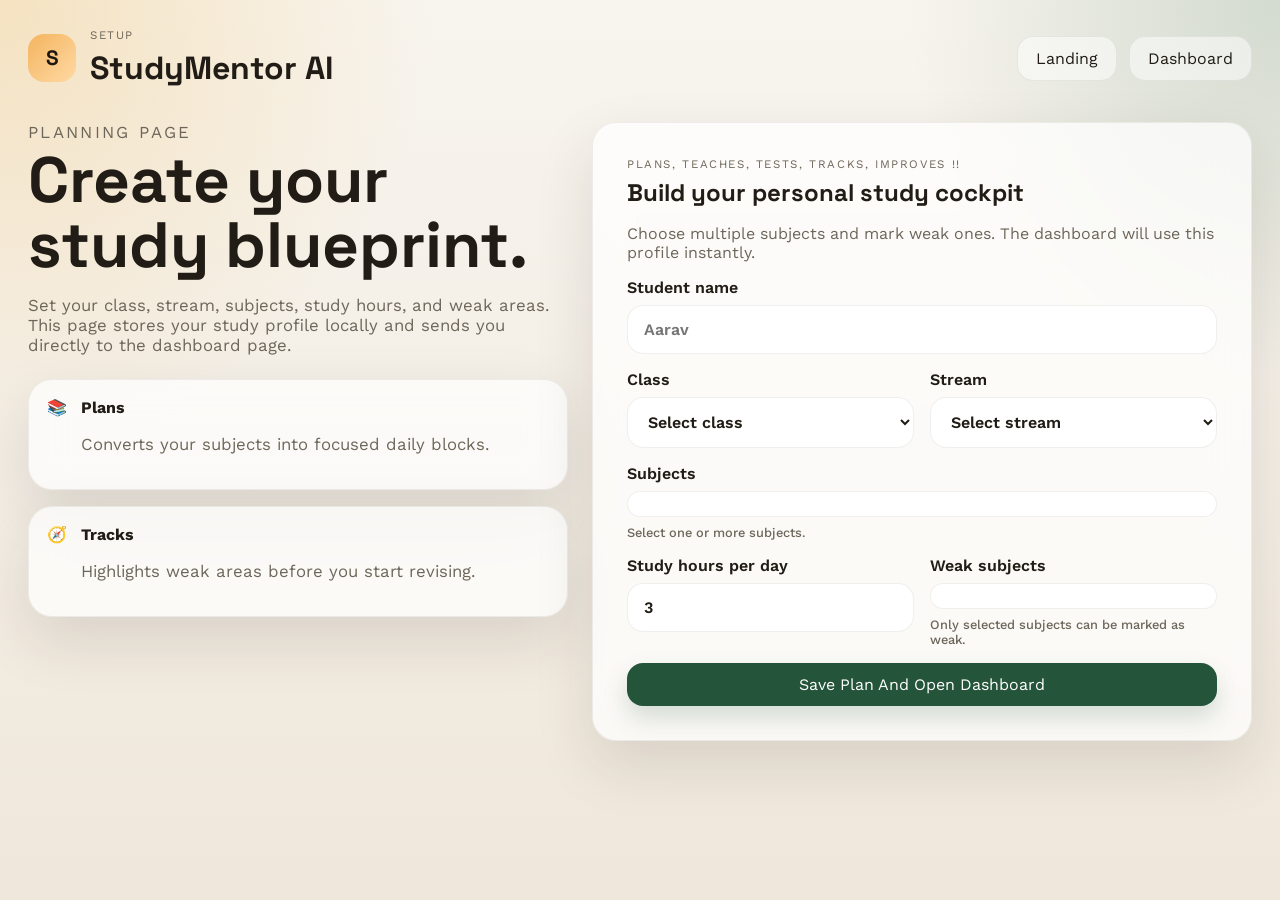
==== dashboard.html @ ae967698 "feat: Initial commit - StudyMentor AI with Groq API integration - FastAPI backend with JWT auth, stu" ====
<!DOCTYPE html>
<html lang="en">
<head>
  <meta charset="UTF-8">
  <meta name="viewport" content="width=device-width, initial-scale=1.0">
  <meta name="api-base-url" content="https://studymentor-api.onrender.com/api">
  <title>StudyMentor AI | Dashboard</title>
  <link rel="preconnect" href="https://fonts.googleapis.com">
  <link rel="preconnect" href="https://fonts.gstatic.com" crossorigin>
  <link href="https://fonts.googleapis.com/css2?family=Space+Grotesk:wght@400;500;700&family=Work+Sans:wght@400;500;600;700&display=swap" rel="stylesheet">
  <link rel="stylesheet" href="style.css">
</head>
<body data-page="dashboard">
  <div class="app-shell">
    <aside class="sidebar">
      <div class="brand">
        <div class="brand-mark">S</div>
        <div>
          <p class="eyebrow">Dashboard Page</p>
          <h1>StudyMentor AI</h1>
        </div>
      </div>
      <nav class="nav">
        <button class="nav-link active" data-section="dashboard"><span>Home</span><span>Dashboard</span></button>
        <button class="nav-link" data-section="study"><span>Learn</span><span>Study</span></button>
        <button class="nav-link" data-section="progress"><span>Track</span><span>Progress</span></button>
      </nav>
      <div class="sidebar-footer">
        <a class="ghost-link" href="planning.html">Edit plan</a>
        <button id="themeToggle" class="ghost-button" type="button">Dark mode</button>
        <button id="resetApp" class="text-button" type="button">Reset demo</button>
      </div>
    </aside>

    <main class="main-content">
      <header class="topbar">
        <div>
          <p class="eyebrow">Dashboard Page</p>
          <h2 id="welcomeTitle">Welcome back</h2>
        </div>
        <div class="topbar-actions">
          <div class="streak-pill"><span>Fire</span><strong id="streakCount">0</strong><span>day streak</span></div>
          <button id="startStudyBtn" class="primary-button" type="button">Start study</button>
        </div>
      </header>

      <section id="dashboardSection" class="app-section active">
        <div class="hero-card glass-card">
          <div>
            <p class="eyebrow">Plans, Teaches, Tests, Tracks, Improves !!</p>
            <h3>Your AI-generated plan is ready</h3>
            <p id="heroPlanText"></p>
          </div>
          <div class="hero-stats">
            <div class="metric-card"><span>Focus blocks</span><strong id="focusBlocksCount">0</strong></div>
            <div class="metric-card"><span>Weak subject focus</span><strong id="weakFocusCount">0</strong></div>
            <div class="metric-card"><span>Planned time</span><strong id="plannedMinutes">0 min</strong></div>
          </div>
        </div>

        <div class="content-grid">
          <article class="glass-card">
            <div class="section-header">
              <div>
                <p class="eyebrow">Mock AI Planner</p>
                <h3>Daily study plan</h3>
              </div>
              <button id="regeneratePlan" class="ghost-button" type="button">Regenerate</button>
            </div>
            <div id="planList" class="plan-list"></div>
          </article>

          <article class="glass-card">
            <div class="section-header">
              <div>
                <p class="eyebrow">Momentum</p>
                <h3>Subject progress</h3>
              </div>
            </div>
            <div id="dashboardProgress" class="subject-progress-list"></div>
          </article>
        </div>
      </section>

      <section id="studySection" class="app-section">
        <div class="content-grid study-layout">
          <article class="glass-card">
            <div class="section-header">
              <div>
                <p class="eyebrow">Teaching + Testing</p>
                <h3>Recommended topics</h3>
              </div>
            </div>
            <div id="topicList" class="topic-list"></div>
          </article>

          <article class="glass-card topic-panel">
            <div id="topicDetails"></div>
            <div id="quizContainer" class="quiz-container hidden"></div>
          </article>
        </div>
      </section>

      <section id="progressSection" class="app-section">
        <div class="content-grid">
          <article class="glass-card">
            <div class="section-header">
              <div>
                <p class="eyebrow">Tracking</p>
                <h3>Progress overview</h3>
              </div>
            </div>
            <div id="progressOverview" class="progress-overview"></div>
          </article>

          <article class="glass-card">
            <div class="section-header">
              <div>
                <p class="eyebrow">Improvement Flags</p>
                <h3>Weak subject alerts</h3>
              </div>
            </div>
            <div id="weakSubjectHighlights" class="weak-highlights"></div>
          </article>
        </div>
      </section>
    </main>
  </div>

  <div id="notification" class="notification hidden" aria-live="polite"></div>
  <script src="script.js"></script>
</body>
</html>
---- style.css ----
:root {
  --bg: #f4f1ea;
  --bg-accent: radial-gradient(circle at top left, rgba(239, 191, 106, 0.35), transparent 28%),
    radial-gradient(circle at right top, rgba(42, 98, 61, 0.18), transparent 24%),
    linear-gradient(180deg, #f8f5ef 0%, #efe7db 100%);
  --surface: rgba(255, 255, 255, 0.72);
  --surface-strong: rgba(255, 255, 255, 0.9);
  --surface-border: rgba(57, 53, 45, 0.08);
  --text: #211d16;
  --muted: #6d665a;
  --primary: #24543a;
  --primary-soft: #d7e8dd;
  --accent: #f4b45f;
  --danger: #d66a4d;
  --shadow: 0 24px 60px rgba(44, 37, 24, 0.12);
  --radius: 24px;
}

body.dark {
  --bg: #16181c;
  --bg-accent: radial-gradient(circle at top left, rgba(244, 180, 95, 0.14), transparent 28%),
    radial-gradient(circle at right top, rgba(76, 135, 102, 0.16), transparent 26%),
    linear-gradient(180deg, #181b20 0%, #111317 100%);
  --surface: rgba(29, 33, 39, 0.82);
  --surface-strong: rgba(24, 27, 33, 0.94);
  --surface-border: rgba(255, 255, 255, 0.08);
  --text: #f3efe7;
  --muted: #a7a094;
  --primary: #8ad0a6;
  --primary-soft: rgba(138, 208, 166, 0.14);
  --accent: #f4b45f;
  --danger: #ff8b6b;
  --shadow: 0 24px 60px rgba(0, 0, 0, 0.3);
}

* { box-sizing: border-box; }
html { scroll-behavior: smooth; }

body {
  margin: 0;
  min-height: 100vh;
  font-family: "Work Sans", sans-serif;
  color: var(--text);
  background: var(--bg-accent);
}

body[data-page="landing"] {
  overflow-x: hidden;
}

a,
button,
input,
select {
  font: inherit;
}

a { color: inherit; }
button { cursor: pointer; }

.hidden { display: none !important; }

.glass-card {
  background: var(--surface);
  border: 1px solid var(--surface-border);
  box-shadow: var(--shadow);
  border-radius: var(--radius);
  backdrop-filter: blur(18px);
}

.eyebrow {
  margin: 0 0 6px;
  text-transform: uppercase;
  letter-spacing: 0.14em;
  font-size: 0.72rem;
  color: var(--muted);
}

.brand-mark {
  width: 48px;
  height: 48px;
  border-radius: 16px;
  display: grid;
  place-items: center;
  background: linear-gradient(135deg, var(--accent), #ffd9a4);
  color: #1d170f;
  font-family: "Space Grotesk", sans-serif;
  font-weight: 700;
  font-size: 1.3rem;
  flex-shrink: 0;
}

.landing-brand,
.brand {
  display: flex;
  align-items: center;
  gap: 14px;
  text-decoration: none;
}

.landing-brand h1,
.brand h1,
.topbar h2,
.panel-header h2,
.hero-card h3,
.section-header h3,
.topic-title,
.quiz-title,
.hero-copy h2,
.preview-heading h2,
.feature-card h3,
.planning-intro h2 {
  margin: 0;
  font-family: "Space Grotesk", sans-serif;
}

.cta-link,
.ghost-link,
.ghost-button,
.text-button,
.primary-button,
.secondary-button,
.nav-link,
.option-button,
.topic-card {
  transition: transform 0.2s ease, background 0.2s ease, color 0.2s ease, box-shadow 0.2s ease;
}

.cta-link,
.ghost-link {
  display: inline-flex;
  align-items: center;
  justify-content: center;
  text-decoration: none;
  border-radius: 16px;
  padding: 12px 18px;
}

.cta-link,
.primary-button {
  background: var(--primary);
  color: #fff;
  box-shadow: 0 12px 24px rgba(36, 84, 58, 0.18);
  border: 0;
}

body.dark .cta-link,
body.dark .primary-button {
  color: #102117;
}

.ghost-link,
.ghost-button,
.secondary-button {
  background: rgba(255, 255, 255, 0.5);
  color: var(--text);
  border: 1px solid var(--surface-border);
}

.text-button {
  background: transparent;
  color: rgba(255, 255, 255, 0.72);
  border: 1px solid rgba(255, 255, 255, 0.08);
  border-radius: 16px;
  padding: 12px 16px;
}

.cta-link:hover,
.ghost-link:hover,
.ghost-button:hover,
.text-button:hover,
.primary-button:hover,
.secondary-button:hover,
.nav-link:hover,
.option-button:hover,
.topic-card:hover {
  transform: translateY(-1px);
}

.cta-link.large,
.ghost-link.large,
.primary-button,
.secondary-button,
.ghost-button {
  padding: 12px 16px;
  border-radius: 16px;
}

.landing-shell {
  position: relative;
  padding: 28px;
}

.landing-orb {
  position: absolute;
  border-radius: 999px;
  filter: blur(18px);
  opacity: 0.7;
  pointer-events: none;
}

.orb-one {
  width: 220px;
  height: 220px;
  background: rgba(244, 180, 95, 0.34);
  top: 24px;
  right: 6%;
}

.orb-two {
  width: 280px;
  height: 280px;
  background: rgba(36, 84, 58, 0.16);
  left: -40px;
  bottom: 30px;
}

.landing-nav,
.page-topbar {
  display: flex;
  justify-content: space-between;
  align-items: center;
  gap: 20px;
  position: relative;
  z-index: 1;
}

.landing-actions,
.hero-buttons,
.hero-tags,
.topbar-actions {
  display: flex;
  align-items: center;
  gap: 12px;
  flex-wrap: wrap;
}

.landing-grid {
  display: grid;
  grid-template-columns: 1.1fr 0.9fr;
  gap: 28px;
  align-items: center;
  position: relative;
  z-index: 1;
  padding: 48px 0 28px;
}

.hero-copy h2,
.preview-heading h2,
.planning-intro h2 {
  font-size: clamp(2.5rem, 5vw, 4.8rem);
  line-height: 1.02;
}

.hero-description,
.preview-heading p,
.planning-intro p {
  color: var(--muted);
  max-width: 62ch;
  font-size: 1.05rem;
}

.hero-tags span {
  padding: 8px 12px;
  border-radius: 999px;
  background: rgba(255, 255, 255, 0.45);
  border: 1px solid var(--surface-border);
  font-size: 0.92rem;
}

.hero-visual,
.visual-stack,
.planning-points,
.plan-list,
.subject-progress-list,
.topic-list,
.weak-highlights {
  display: grid;
  gap: 16px;
}

.visual-main {
  padding: 24px;
}

.visual-top {
  display: flex;
  gap: 10px;
  margin-bottom: 22px;
}

.icon-chip,
.feature-icon {
  width: 44px;
  height: 44px;
  display: grid;
  place-items: center;
  border-radius: 14px;
  background: var(--surface-strong);
  border: 1px solid var(--surface-border);
}

.visual-illustration {
  position: relative;
  min-height: 270px;
  display: grid;
  place-items: center;
}

.monitor {
  width: min(100%, 380px);
  border-radius: 24px;
  background: rgba(20, 24, 28, 0.92);
  padding: 18px;
  box-shadow: 0 24px 50px rgba(20, 24, 28, 0.18);
}

.monitor-bar {
  height: 14px;
  width: 72px;
  border-radius: 999px;
  background: linear-gradient(90deg, #f4b45f, #8ad0a6);
  margin-bottom: 18px;
}

.monitor-content {
  display: grid;
  grid-template-columns: 1fr 1fr;
  gap: 16px;
}

.mini-chart {
  min-height: 140px;
  border-radius: 18px;
  background:
    linear-gradient(180deg, rgba(138, 208, 166, 0.28), transparent),
    linear-gradient(90deg, transparent 12%, rgba(255, 255, 255, 0.08) 12%, rgba(255, 255, 255, 0.08) 14%, transparent 14%),
    linear-gradient(0deg, rgba(255, 255, 255, 0.08) 12%, transparent 12%, transparent 24%, rgba(255, 255, 255, 0.08) 24%, rgba(255, 255, 255, 0.08) 26%, transparent 26%);
}

.mini-list {
  display: grid;
  gap: 10px;
}

.mini-list span {
  height: 36px;
  border-radius: 14px;
  background: rgba(255, 255, 255, 0.08);
}

.floating-badge {
  position: absolute;
  padding: 10px 14px;
  border-radius: 999px;
  background: var(--surface-strong);
  border: 1px solid var(--surface-border);
  font-size: 0.9rem;
  box-shadow: var(--shadow);
}

.badge-left {
  left: 0;
  bottom: 26px;
}

.badge-right {
  right: 0;
  top: 26px;
}

.feature-card,
.point-card {
  padding: 18px;
  display: flex;
  gap: 14px;
  align-items: flex-start;
}

.feature-card p,
.point-card p,
.preview-stat p,
.panel-header p,
.hero-card p,
.section-header p,
.topic-description,
.weak-card p,
.progress-card p,
.plan-card p,
.metric-card span {
  color: var(--muted);
}

.landing-strip {
  padding: 0 28px 28px;
  display: grid;
  grid-template-columns: repeat(3, minmax(0, 1fr));
  gap: 18px;
}

.strip-card {
  padding: 20px;
}

.page-shell {
  padding: 28px;
}

.planning-layout {
  display: grid;
  grid-template-columns: 0.9fr 1.1fr;
  gap: 24px;
  padding-top: 34px;
}

.planning-points {
  margin-top: 24px;
}

.onboarding-panel {
  padding: 34px;
}

.onboarding-form {
  display: flex;
  flex-direction: column;
  gap: 16px;
}

.form-grid {
  display: grid;
  grid-template-columns: repeat(2, minmax(0, 1fr));
  gap: 16px;
}

label {
  display: flex;
  flex-direction: column;
  gap: 8px;
  font-weight: 600;
}

input,
select {
  width: 100%;
  border: 1px solid var(--surface-border);
  border-radius: 16px;
  padding: 14px 16px;
  background: var(--surface-strong);
  color: var(--text);
  outline: none;
}

input:focus,
select:focus {
  border-color: rgba(36, 84, 58, 0.35);
  box-shadow: 0 0 0 4px rgba(36, 84, 58, 0.1);
}

.helper-text {
  font-size: 0.8rem;
  color: var(--muted);
  font-weight: 500;
}

.checkbox-group {
  display: grid;
  grid-template-columns: repeat(2, minmax(0, 1fr));
  gap: 10px;
  padding: 12px;
  border: 1px solid var(--surface-border);
  border-radius: 16px;
  background: var(--surface-strong);
}

.checkbox-item {
  flex-direction: row;
  align-items: center;
  gap: 8px;
  font-weight: 500;
  font-size: 0.95rem;
}

.checkbox-item input[type="checkbox"] {
  width: 16px;
  height: 16px;
  margin: 0;
}

.app-shell {
  display: grid;
  grid-template-columns: 280px 1fr;
  min-height: 100vh;
}

.sidebar {
  padding: 28px 22px;
  background: rgba(18, 25, 21, 0.88);
  color: #f6f2eb;
  display: flex;
  flex-direction: column;
  gap: 28px;
  position: sticky;
  top: 0;
  min-height: 100vh;
}

.sidebar .eyebrow {
  color: rgba(255, 255, 255, 0.6);
}

.nav {
  display: flex;
  flex-direction: column;
  gap: 10px;
}

.nav-link {
  display: flex;
  align-items: center;
  gap: 12px;
  width: 100%;
  padding: 14px 16px;
  border-radius: 18px;
  background: transparent;
  color: rgba(255, 255, 255, 0.8);
  text-align: left;
  border: 0;
}

.nav-link.active,
.nav-link:hover {
  background: rgba(255, 255, 255, 0.1);
  color: #fff;
}

.sidebar-footer {
  margin-top: auto;
  display: flex;
  flex-direction: column;
  gap: 10px;
}

.main-content {
  padding: 28px;
}

.topbar {
  display: flex;
  justify-content: space-between;
  gap: 20px;
  align-items: center;
  margin-bottom: 24px;
}

.streak-pill {
  display: flex;
  align-items: center;
  gap: 8px;
  border-radius: 999px;
  padding: 10px 14px;
  background: var(--surface);
  border: 1px solid var(--surface-border);
}

.app-section { display: none; }
.app-section.active { display: block; }

.hero-card {
  padding: 28px;
  margin-bottom: 24px;
  display: grid;
  grid-template-columns: 1.25fr 1fr;
  gap: 18px;
  position: relative;
  overflow: hidden;
}

.hero-card::after {
  content: "";
  position: absolute;
  inset: auto -60px -80px auto;
  width: 220px;
  height: 220px;
  background: radial-gradient(circle, rgba(244, 180, 95, 0.28), transparent 65%);
}

.hero-stats,
.content-grid,
.progress-overview {
  display: grid;
  gap: 18px;
}

.hero-stats {
  grid-template-columns: repeat(3, minmax(0, 1fr));
}

.metric-card,
.plan-card,
.topic-card,
.progress-card,
.weak-card,
.subject-item {
  border-radius: 20px;
  background: var(--surface-strong);
  border: 1px solid var(--surface-border);
}

.metric-card,
.subject-item,
.progress-card,
.weak-card,
.topic-card {
  padding: 16px 18px;
}

.metric-card strong {
  display: block;
  margin-top: 10px;
  font-size: 1.3rem;
}

.content-grid {
  grid-template-columns: 1.15fr 0.85fr;
}

.study-layout {
  grid-template-columns: 0.9fr 1.1fr;
}

.section-header {
  display: flex;
  justify-content: space-between;
  align-items: center;
  gap: 12px;
  margin-bottom: 18px;
}

.plan-card {
  padding: 16px 18px;
  display: grid;
  gap: 10px;
}

.plan-topline,
.topic-topline,
.progress-topline {
  display: flex;
  justify-content: space-between;
  gap: 12px;
  align-items: center;
}

.badge {
  display: inline-flex;
  align-items: center;
  gap: 6px;
  padding: 6px 10px;
  border-radius: 999px;
  background: var(--primary-soft);
  color: var(--primary);
  font-size: 0.85rem;
  font-weight: 600;
}

.progress-shell {
  height: 10px;
  border-radius: 999px;
  background: rgba(109, 102, 90, 0.16);
  overflow: hidden;
}

.progress-fill {
  height: 100%;
  border-radius: inherit;
  background: linear-gradient(90deg, var(--primary), var(--accent));
}

.topic-card {
  text-align: left;
  border: 1px solid var(--surface-border);
}

.topic-card.active {
  outline: 2px solid rgba(36, 84, 58, 0.18);
  background: var(--primary-soft);
}

.topic-card h4,
.progress-card h4,
.weak-card h4 {
  margin: 0 0 8px;
}

.topic-panel {
  min-height: 520px;
}

.topic-detail-header {
  display: flex;
  align-items: flex-start;
  justify-content: space-between;
  gap: 14px;
}

.topic-title { font-size: 1.8rem; }

.topic-meta {
  display: flex;
  flex-wrap: wrap;
  gap: 10px;
  margin: 18px 0;
}

.action-row {
  display: flex;
  gap: 12px;
  margin-top: 20px;
  flex-wrap: wrap;
}

.quiz-container {
  margin-top: 28px;
  padding-top: 24px;
  border-top: 1px solid var(--surface-border);
}

.quiz-question { margin-bottom: 18px; }
.quiz-question p { margin-bottom: 12px; font-weight: 600; }
.options { display: grid; gap: 10px; }

.option-button {
  text-align: left;
  padding: 12px 14px;
  border-radius: 14px;
  background: var(--surface-strong);
  border: 1px solid var(--surface-border);
  color: var(--text);
}

.option-button.selected {
  border-color: rgba(36, 84, 58, 0.35);
  background: var(--primary-soft);
}

.quiz-result {
  margin-top: 18px;
  padding: 16px;
  border-radius: 18px;
  background: var(--primary-soft);
}

.progress-overview {
  grid-template-columns: repeat(2, minmax(0, 1fr));
}

.weak-card {
  border-left: 4px solid var(--danger);
}

.empty-state {
  padding: 18px;
  border-radius: 18px;
  background: var(--surface-strong);
  border: 1px dashed var(--surface-border);
  color: var(--muted);
}

.notification {
  position: fixed;
  right: 24px;
  bottom: 24px;
  max-width: 320px;
  padding: 16px 18px;
  border-radius: 18px;
  background: rgba(18, 25, 21, 0.92);
  color: #fff;
  box-shadow: 0 18px 40px rgba(0, 0, 0, 0.25);
  transform: translateY(24px);
  opacity: 0;
  pointer-events: none;
  transition: opacity 0.25s ease, transform 0.25s ease;
}

.notification.show {
  opacity: 1;
  transform: translateY(0);
}

@media (max-width: 1080px) {
  .landing-grid,
  .planning-layout,
  .app-shell,
  .hero-card,
  .content-grid,
  .study-layout {
    grid-template-columns: 1fr;
  }

  .landing-strip,
  .hero-stats,
  .progress-overview {
    grid-template-columns: 1fr;
  }

  .sidebar {
    position: relative;
    min-height: auto;
  }
}

@media (max-width: 760px) {
  .landing-shell,
  .landing-strip,
  .page-shell,
  .main-content,
  .sidebar {
    padding: 18px;
  }

  .landing-nav,
  .page-topbar,
  .topbar,
  .topbar-actions,
  .action-row {
    flex-direction: column;
    align-items: stretch;
  }

  .hero-copy h2,
  .preview-heading h2,
  .planning-intro h2 {
    font-size: 2.3rem;
  }

  .nav {
    flex-direction: row;
    overflow-x: auto;
  }

  .nav-link {
    min-width: fit-content;
  }

  .form-grid,
  .checkbox-group {
    grid-template-columns: 1fr;
  }

  .onboarding-panel,
  .glass-card {
    padding: 20px;
  }

  .floating-badge {
    position: static;
    margin-top: 10px;
    display: inline-flex;
  }
}
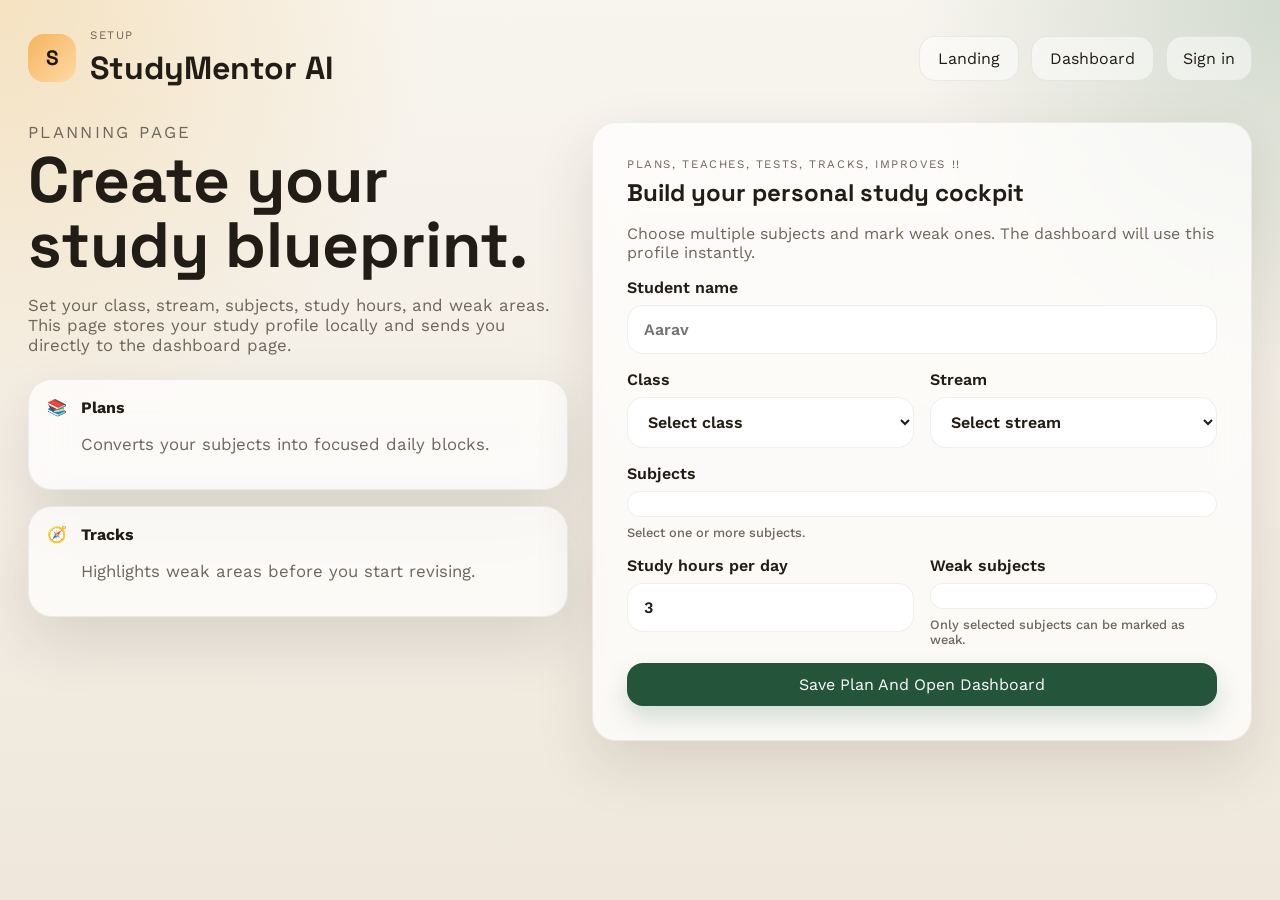
==== commit c0d9d2c0: "fix: production deployment readiness, authentication UI, backend bugfixes, and CI/CD" ====
--- a/dashboard.html
+++ b/dashboard.html
@@ -24,6 +24,7 @@
         <button class="nav-link active" data-section="dashboard"><span>Home</span><span>Dashboard</span></button>
         <button class="nav-link" data-section="study"><span>Learn</span><span>Study</span></button>
         <button class="nav-link" data-section="progress"><span>Track</span><span>Progress</span></button>
+        <button class="nav-link" data-section="chat"><span>Ask AI</span><span>AI Mentor</span></button>
       </nav>
       <div class="sidebar-footer">
         <a class="ghost-link" href="planning.html">Edit plan</a>
@@ -40,6 +41,7 @@
         </div>
         <div class="topbar-actions">
           <div class="streak-pill"><span>Fire</span><strong id="streakCount">0</strong><span>day streak</span></div>
+          <button id="authBtn" class="ghost-button" type="button">Sign in</button>
           <button id="startStudyBtn" class="primary-button" type="button">Start study</button>
         </div>
       </header>
@@ -124,10 +126,61 @@
           </article>
         </div>
       </section>
+
+      <section id="chatSection" class="app-section">
+        <article class="glass-card chat-card">
+          <div class="section-header">
+            <div>
+              <p class="eyebrow">Interactive Learning Assistant</p>
+              <h3>StudyMentor AI Chat</h3>
+            </div>
+            <span class="badge" id="chatBadge">AI Online</span>
+          </div>
+          <div id="chatMessages" class="chat-messages">
+            <div class="chat-msg assistant">
+              <strong>StudyMentor AI:</strong> Hi! I'm your AI study assistant. Ask me questions about your subjects, request topic summaries, or practice problem walkthroughs!
+            </div>
+          </div>
+          <form id="chatForm" class="chat-form">
+            <input type="text" id="chatInput" placeholder="Ask a question about your topics..." autocomplete="off" required>
+            <button type="submit" class="primary-button">Send</button>
+          </form>
+        </article>
+      </section>
     </main>
   </div>
 
   <div id="notification" class="notification hidden" aria-live="polite"></div>
+
+  <!-- Auth Modal -->
+  <div id="authModal" class="modal-backdrop hidden">
+    <div class="modal-card">
+      <div class="modal-header">
+        <h3 id="authModalTitle">Sign In</h3>
+        <button id="closeAuthModal" class="ghost-button" type="button">✕</button>
+      </div>
+      <form id="authForm" class="auth-form">
+        <div id="nameFieldGroup" class="form-group hidden">
+          <label>Full Name</label>
+          <input type="text" id="authName" placeholder="Aarav Sharma" autocomplete="name">
+        </div>
+        <div class="form-group">
+          <label>Email</label>
+          <input type="email" id="authEmail" required placeholder="student@example.com" autocomplete="email">
+        </div>
+        <div class="form-group">
+          <label>Password</label>
+          <input type="password" id="authPassword" required minlength="8" placeholder="At least 8 characters" autocomplete="current-password">
+        </div>
+        <button type="submit" id="authSubmitBtn" class="primary-button" style="width: 100%; margin-top: 14px;">Sign In</button>
+      </form>
+      <div class="auth-toggle">
+        <span id="authToggleText">Don't have an account?</span>
+        <button type="button" id="authToggleBtn" class="text-button">Register</button>
+      </div>
+    </div>
+  </div>
+
   <script src="script.js"></script>
 </body>
 </html>
--- a/style.css
+++ b/style.css
@@ -859,3 +859,111 @@
     display: inline-flex;
   }
 }
+
+/* Auth Modal */
+.modal-backdrop {
+  position: fixed;
+  inset: 0;
+  background: rgba(0, 0, 0, 0.65);
+  backdrop-filter: blur(8px);
+  display: flex;
+  align-items: center;
+  justify-content: center;
+  z-index: 1000;
+  padding: 20px;
+}
+.modal-backdrop.hidden {
+  display: none;
+}
+.modal-card {
+  width: 100%;
+  max-width: 420px;
+  padding: 30px;
+  background: var(--surface, #1e1e2d);
+  border: 1px solid var(--surface-border, rgba(255, 255, 255, 0.1));
+  border-radius: 20px;
+  box-shadow: 0 20px 50px rgba(0, 0, 0, 0.4);
+}
+.modal-header {
+  display: flex;
+  justify-content: space-between;
+  align-items: center;
+  margin-bottom: 20px;
+}
+.auth-form {
+  display: flex;
+  flex-direction: column;
+  gap: 14px;
+}
+.auth-form label {
+  font-size: 0.85rem;
+  font-weight: 500;
+  margin-bottom: 4px;
+  display: block;
+}
+.auth-form input {
+  width: 100%;
+  padding: 10px 14px;
+  border-radius: 10px;
+  border: 1px solid var(--surface-border, rgba(255, 255, 255, 0.15));
+  background: rgba(255, 255, 255, 0.05);
+  color: var(--text, #fff);
+  font-size: 0.95rem;
+}
+.auth-toggle {
+  margin-top: 18px;
+  text-align: center;
+  font-size: 0.9rem;
+  display: flex;
+  align-items: center;
+  justify-content: center;
+  gap: 8px;
+}
+
+/* Chat Section */
+.chat-card {
+  display: flex;
+  flex-direction: column;
+  height: 580px;
+}
+.chat-messages {
+  flex: 1;
+  overflow-y: auto;
+  padding: 16px;
+  display: flex;
+  flex-direction: column;
+  gap: 12px;
+  background: rgba(0, 0, 0, 0.15);
+  border-radius: 12px;
+  margin-bottom: 16px;
+}
+.chat-msg {
+  padding: 12px 16px;
+  border-radius: 14px;
+  max-width: 80%;
+  line-height: 1.5;
+  font-size: 0.95rem;
+}
+.chat-msg.assistant {
+  align-self: flex-start;
+  background: var(--surface, #2a2a3d);
+  border: 1px solid var(--surface-border, rgba(255, 255, 255, 0.1));
+}
+.chat-msg.user {
+  align-self: flex-end;
+  background: #4f46e5;
+  color: #fff;
+}
+.chat-form {
+  display: flex;
+  gap: 10px;
+}
+.chat-form input {
+  flex: 1;
+  padding: 12px 16px;
+  border-radius: 12px;
+  border: 1px solid var(--surface-border, rgba(255, 255, 255, 0.15));
+  background: var(--surface, #1e1e2d);
+  color: var(--text, #fff);
+  font-size: 0.95rem;
+}
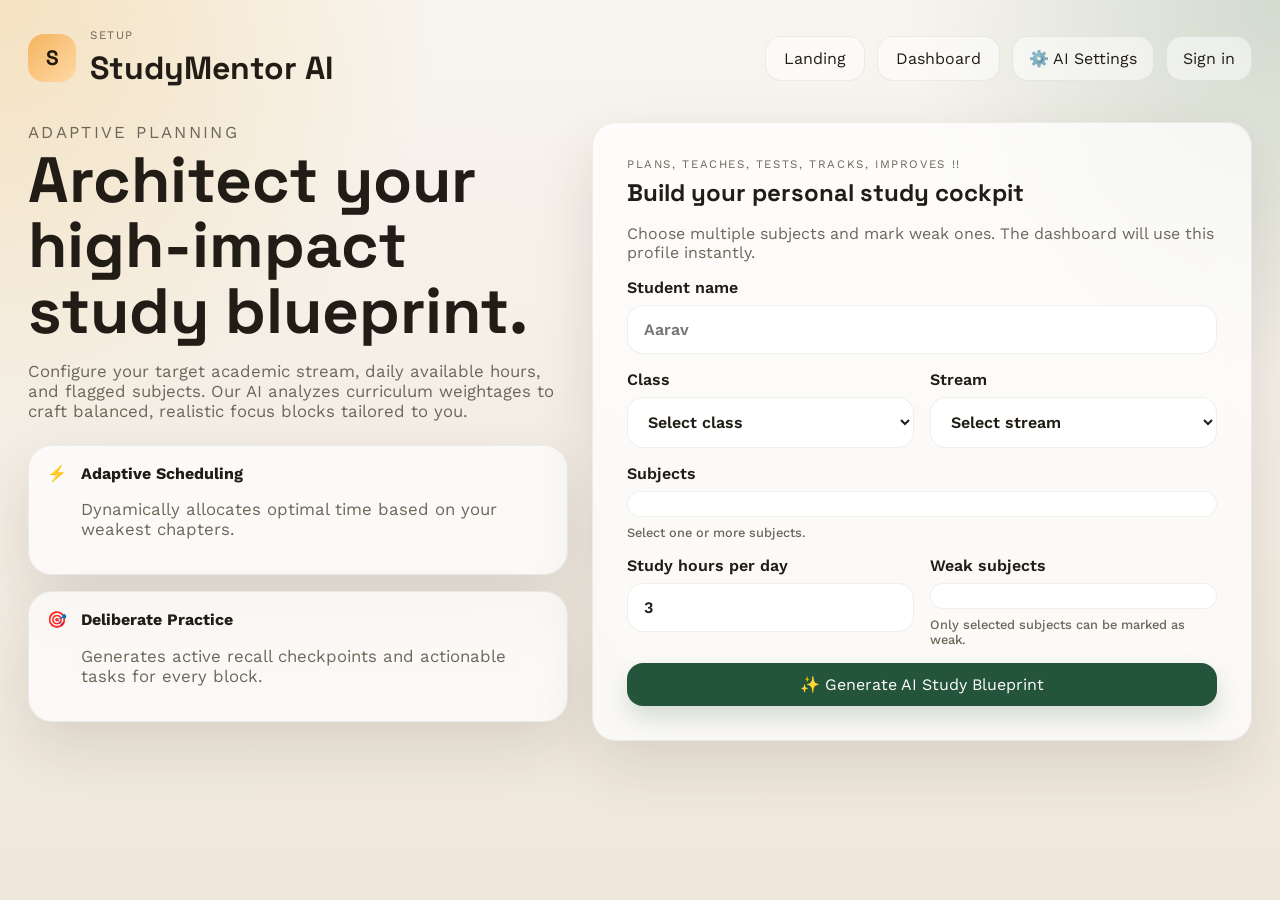
==== commit e7747860: "feat: complete interactive AI study planner, live tutor chat, curriculum modules, and dynamic API co" ====
--- a/dashboard.html
+++ b/dashboard.html
@@ -3,7 +3,6 @@
 <head>
   <meta charset="UTF-8">
   <meta name="viewport" content="width=device-width, initial-scale=1.0">
-  <meta name="api-base-url" content="https://studymentor-api.onrender.com/api">
   <title>StudyMentor AI | Dashboard</title>
   <link rel="preconnect" href="https://fonts.googleapis.com">
   <link rel="preconnect" href="https://fonts.gstatic.com" crossorigin>
@@ -16,31 +15,36 @@
       <div class="brand">
         <div class="brand-mark">S</div>
         <div>
-          <p class="eyebrow">Dashboard Page</p>
+          <p class="eyebrow">Academic Hub</p>
           <h1>StudyMentor AI</h1>
         </div>
       </div>
       <nav class="nav">
         <button class="nav-link active" data-section="dashboard"><span>Home</span><span>Dashboard</span></button>
-        <button class="nav-link" data-section="study"><span>Learn</span><span>Study</span></button>
-        <button class="nav-link" data-section="progress"><span>Track</span><span>Progress</span></button>
-        <button class="nav-link" data-section="chat"><span>Ask AI</span><span>AI Mentor</span></button>
+        <button class="nav-link" data-section="study"><span>Learn</span><span>Study Modules</span></button>
+        <button class="nav-link" data-section="progress"><span>Track</span><span>Mastery & Progress</span></button>
+        <button class="nav-link" data-section="chat"><span>Ask AI</span><span>AI Mentor Chat</span></button>
       </nav>
       <div class="sidebar-footer">
         <a class="ghost-link" href="planning.html">Edit plan</a>
         <button id="themeToggle" class="ghost-button" type="button">Dark mode</button>
-        <button id="resetApp" class="text-button" type="button">Reset demo</button>
+        <button id="resetApp" class="text-button" type="button">New study session</button>
       </div>
     </aside>
 
     <main class="main-content">
       <header class="topbar">
         <div>
-          <p class="eyebrow">Dashboard Page</p>
+          <p class="eyebrow">Study Dashboard</p>
           <h2 id="welcomeTitle">Welcome back</h2>
         </div>
         <div class="topbar-actions">
-          <div class="streak-pill"><span>Fire</span><strong id="streakCount">0</strong><span>day streak</span></div>
+          <div class="ai-status-pill" id="aiStatusPill" title="Click to view AI & Backend Settings">
+            <span class="status-dot"></span>
+            <span id="aiStatusText">AI Active</span>
+          </div>
+          <div class="streak-pill"><span>🔥</span><strong id="streakCount">0</strong><span>day streak</span></div>
+          <button id="aiConfigBtn" class="ghost-button" type="button">⚙️ AI Settings</button>
           <button id="authBtn" class="ghost-button" type="button">Sign in</button>
           <button id="startStudyBtn" class="primary-button" type="button">Start study</button>
         </div>
@@ -64,10 +68,10 @@
           <article class="glass-card">
             <div class="section-header">
               <div>
-                <p class="eyebrow">Mock AI Planner</p>
-                <h3>Daily study plan</h3>
-              </div>
-              <button id="regeneratePlan" class="ghost-button" type="button">Regenerate</button>
+                <p class="eyebrow">Adaptive AI Planner</p>
+                <h3>Personalized Daily Schedule</h3>
+              </div>
+              <button id="regeneratePlan" class="ghost-button" type="button">✨ Rebalance with AI</button>
             </div>
             <div id="planList" class="plan-list"></div>
           </article>
@@ -89,8 +93,8 @@
           <article class="glass-card">
             <div class="section-header">
               <div>
-                <p class="eyebrow">Teaching + Testing</p>
-                <h3>Recommended topics</h3>
+                <p class="eyebrow">Deep Learning & Testing</p>
+                <h3>Curriculum Modules</h3>
               </div>
             </div>
             <div id="topicList" class="topic-list"></div>
@@ -136,9 +140,15 @@
             </div>
             <span class="badge" id="chatBadge">AI Online</span>
           </div>
+          <div class="chat-chips" id="chatChips">
+            <button type="button" class="chip-btn" data-prompt="Explain this concept with an everyday analogy.">💡 Analogy</button>
+            <button type="button" class="chip-btn" data-prompt="Give me 3 high-yield exam practice questions with hints.">📝 Practice</button>
+            <button type="button" class="chip-btn" data-prompt="Create a 45-minute Pomodoro focus sprint for my weakest subject.">⏱️ Sprint Plan</button>
+            <button type="button" class="chip-btn" data-prompt="Quiz me on this topic with 1 diagnostic question right now.">🎯 Test Me</button>
+          </div>
           <div id="chatMessages" class="chat-messages">
             <div class="chat-msg assistant">
-              <strong>StudyMentor AI:</strong> Hi! I'm your AI study assistant. Ask me questions about your subjects, request topic summaries, or practice problem walkthroughs!
+              <strong>StudyMentor AI:</strong> Hi! I'm your AI study assistant. Ask me anything about your syllabus, request step-by-step problem derivations, or tap any quick prompt above!
             </div>
           </div>
           <form id="chatForm" class="chat-form">
@@ -151,6 +161,32 @@
   </div>
 
   <div id="notification" class="notification hidden" aria-live="polite"></div>
+
+  <!-- AI Config Modal -->
+  <div id="aiConfigModal" class="modal-backdrop hidden">
+    <div class="modal-card">
+      <div class="modal-header">
+        <h3>AI & Backend Settings</h3>
+        <button id="closeAiConfigModal" class="ghost-button" type="button">✕</button>
+      </div>
+      <div class="auth-form" style="gap: 14px;">
+        <p style="font-size: 0.9rem; color: var(--text-muted, #9ca3af);">
+          StudyMentor AI connects to your deployed backend. You can also paste your personal <strong>Groq API key</strong> for live Llama 3.3 answers right in the browser.
+        </p>
+        <div class="form-group">
+          <label>Backend API URL</label>
+          <input type="text" id="configApiUrl" placeholder="https://your-service.onrender.com/api">
+          <small class="helper-text">Leave blank to auto-detect current domain.</small>
+        </div>
+        <div class="form-group">
+          <label>Groq API Key (Optional)</label>
+          <input type="password" id="configGroqKey" placeholder="gsk_...">
+          <small class="helper-text">Free key from <a href="https://console.groq.com/keys" target="_blank" style="color: #6366f1;">console.groq.com</a></small>
+        </div>
+        <button type="button" id="saveAiConfigBtn" class="primary-button" style="width: 100%; margin-top: 10px;">Save Settings</button>
+      </div>
+    </div>
+  </div>
 
   <!-- Auth Modal -->
   <div id="authModal" class="modal-backdrop hidden">
--- a/style.css
+++ b/style.css
@@ -967,3 +967,114 @@
   color: var(--text, #fff);
   font-size: 0.95rem;
 }
+
+/* AI Status Pill */
+.ai-status-pill {
+  display: inline-flex;
+  align-items: center;
+  gap: 8px;
+  padding: 6px 14px;
+  border-radius: 999px;
+  font-size: 0.85rem;
+  font-weight: 600;
+  background: rgba(34, 197, 94, 0.12);
+  color: #16a34a;
+  border: 1px solid rgba(34, 197, 94, 0.3);
+  cursor: pointer;
+  transition: all 0.2s ease;
+}
+.ai-status-pill:hover {
+  transform: scale(1.03);
+}
+.ai-status-pill.offline {
+  background: rgba(234, 179, 8, 0.12);
+  color: #ca8a04;
+  border-color: rgba(234, 179, 8, 0.3);
+}
+.status-dot {
+  width: 8px;
+  height: 8px;
+  border-radius: 50%;
+  background: #22c55e;
+  box-shadow: 0 0 8px #22c55e;
+}
+.ai-status-pill.offline .status-dot {
+  background: #eab308;
+  box-shadow: 0 0 8px #eab308;
+}
+
+/* Quick Prompt Chips */
+.chat-chips {
+  display: flex;
+  flex-wrap: wrap;
+  gap: 8px;
+  margin-bottom: 12px;
+}
+.chip-btn {
+  background: rgba(255, 255, 255, 0.06);
+  border: 1px solid var(--surface-border, rgba(255, 255, 255, 0.12));
+  border-radius: 20px;
+  padding: 6px 12px;
+  font-size: 0.82rem;
+  color: var(--text, #fff);
+  cursor: pointer;
+  transition: all 0.2s;
+}
+.chip-btn:hover {
+  background: rgba(99, 102, 241, 0.2);
+  border-color: #6366f1;
+  transform: translateY(-1px);
+}
+
+/* Interactive Study Plan Checkbox & Styling */
+.plan-card {
+  position: relative;
+  transition: all 0.25s ease;
+}
+.plan-card.completed {
+  opacity: 0.7;
+  border-left: 4px solid #22c55e;
+}
+.plan-card.completed h4,
+.plan-card.completed p {
+  text-decoration: line-through;
+}
+.plan-action-header {
+  display: flex;
+  align-items: center;
+  justify-content: space-between;
+  gap: 12px;
+}
+.plan-checkbox-label {
+  display: flex;
+  align-items: center;
+  gap: 8px;
+  cursor: pointer;
+  font-weight: 600;
+  font-size: 0.95rem;
+}
+.plan-checkbox-label input[type="checkbox"] {
+  width: 18px;
+  height: 18px;
+  accent-color: #22c55e;
+  cursor: pointer;
+}
+
+/* Topic Module Card Interactive Enhancements */
+.explanation-card,
+.practice-card {
+  background: rgba(255, 255, 255, 0.03);
+  border-radius: 12px;
+  border: 1px solid var(--surface-border, rgba(255, 255, 255, 0.1));
+  padding: 16px;
+  margin-top: 14px;
+}
+.hint-box {
+  margin-top: 8px;
+  padding: 8px 12px;
+  background: rgba(234, 179, 8, 0.1);
+  border-left: 3px solid #eab308;
+  border-radius: 6px;
+  font-size: 0.88rem;
+}
+
